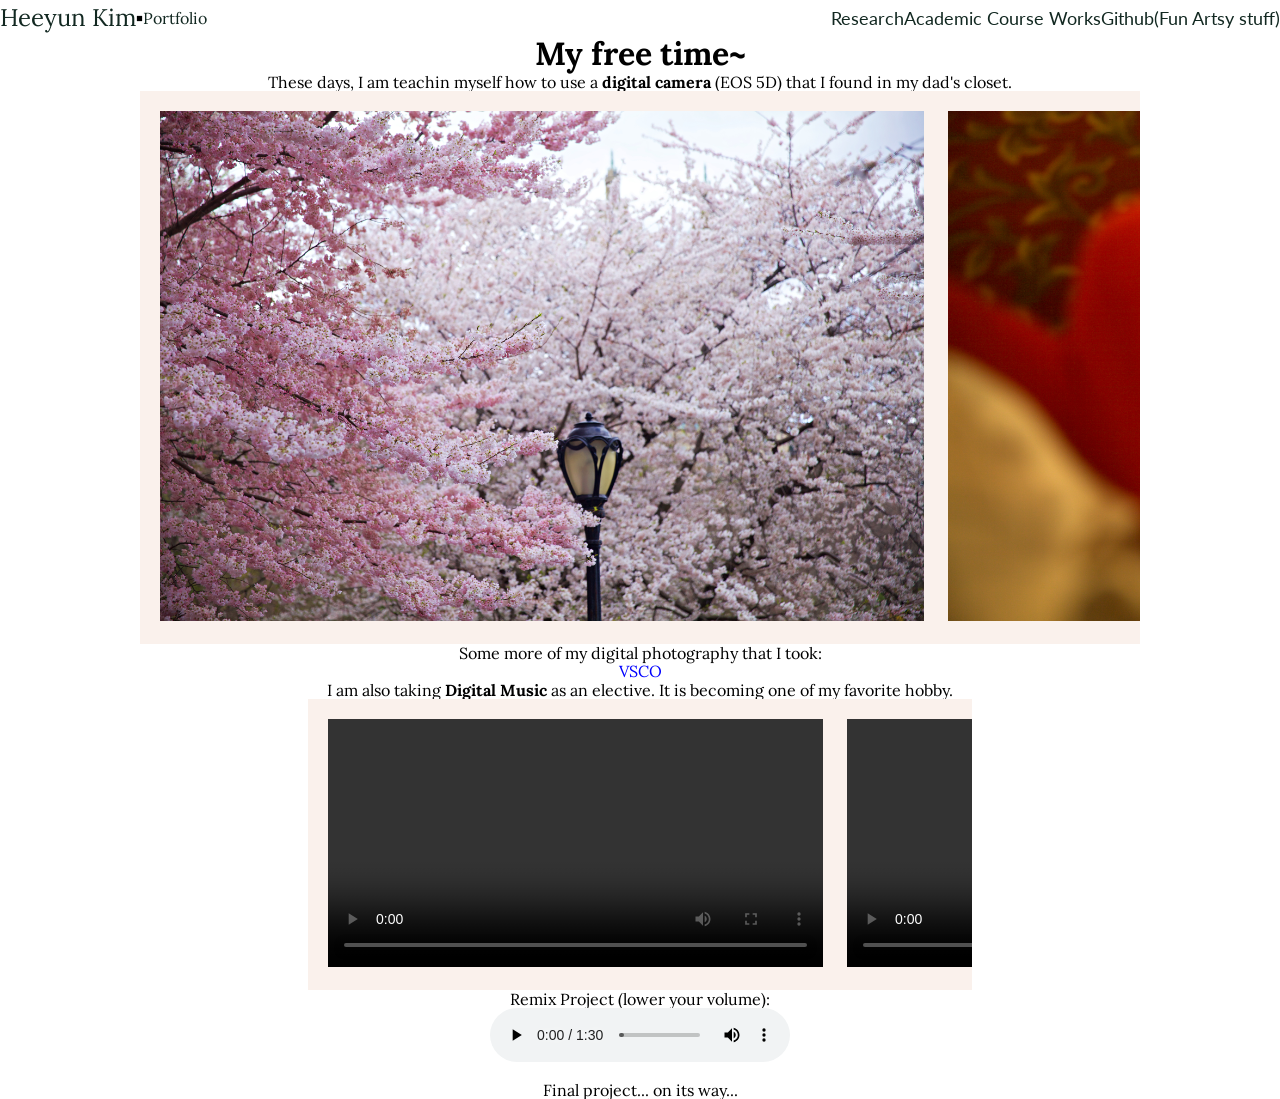
==== fun.html @ 17d94ca7 "fun.html" ====
<!DOCTYPE html>
<html lang="en">

<head>
  <title>Research - Heeyun Kim</title>
  <meta property="og:title" content="Research - Heeyun Kim" />
  <meta name="viewport" content="width=device-width, initial-scale=1.0" />
  <meta charset="utf-8" />
  <meta property="twitter:card" content="summary_large_image" />

  <style data-tag="reset-style-sheet">
    html {
      line-height: 1.15;
    }

    body {
      margin: 0;
    }

    * {
      box-sizing: border-box;
      border-width: 0;
      border-style: solid;
    }

    p,
    li,
    ul,
    pre,
    div,
    h1,
    h2,
    h3,
    h4,
    h5,
    h6,
    figure,
    blockquote,
    figcaption {
      margin: 0;
      padding: 0;
    }

    button {
      background-color: transparent;
    }

    button,
    input,
    optgroup,
    select,
    textarea {
      font-family: inherit;
      font-size: 100%;
      line-height: 1.15;
      margin: 0;
    }

    button,
    select {
      text-transform: none;
    }

    button,
    [type="button"],
    [type="reset"],
    [type="submit"] {
      -webkit-appearance: button;
    }

    button::-moz-focus-inner,
    [type="button"]::-moz-focus-inner,
    [type="reset"]::-moz-focus-inner,
    [type="submit"]::-moz-focus-inner {
      border-style: none;
      padding: 0;
    }

    button:-moz-focus,
    [type="button"]:-moz-focus,
    [type="reset"]:-moz-focus,
    [type="submit"]:-moz-focus {
      outline: 1px dotted ButtonText;
    }

    a {
      color: inherit;
      text-decoration: inherit;
    }

    input {
      padding: 2px 4px;
    }

    img {
      display: block;
    }

    html {
      scroll-behavior: smooth
    }
  </style>
  <style data-tag="default-style-sheet">
    html {
      font-family: Lora;
      font-size: 16px;
    }

    body {
      font-weight: 400;
      font-style: normal;
      text-decoration: none;
      text-transform: none;
      letter-spacing: normal;
      line-height: 1.15;
      color: var(--dl-color-gray-black);
      background: var(--dl-color-gray-white);

      fill: var(--dl-color-gray-black);
    }
  </style>
  <link rel="stylesheet" href="https://unpkg.com/animate.css@4.1.1/animate.css" />
  <link rel="stylesheet"
    href="https://fonts.googleapis.com/css2?family=Lora:ital,wght@0,400;0,500;0,600;0,700;1,400;1,500;1,600;1,700&amp;display=swap"
    data-tag="font" />
  <link rel="stylesheet"
    href="https://fonts.googleapis.com/css2?family=Lato:ital,wght@0,100;0,300;0,400;0,700;0,900;1,100;1,300;1,400;1,700;1,900&amp;display=swap"
    data-tag="font" />
  <link rel="stylesheet" href="https://unpkg.com/@teleporthq/teleport-custom-scripts/dist/style.css" />
  <!--This is the head section-->
  <!-- <style> ... </style> -->
</head>

<body>
  <link rel="stylesheet" href="./style.css" />
  <div>
    <link href="./research.css" rel="stylesheet" />

    <div class="research-container">
      <header class="research-header">
        <header data-thq="thq-navbar" class="research-navbar-interactive">
          <a class="research-branding1" href="index.html">
            <span class="research-text10">Heeyun Kim</span>
            <svg viewBox="0 0 1024 1024" class="research-icon10">
              <path d="M128 128h768v768h-768z"></path>
            </svg>
            <span class="research-text11">Portfolio</span>
          </a>
          <div data-thq="thq-navbar-nav" data-role="Nav" class="research-desktop-menu">
            <nav class="research-links1">

              <button class="research-button2 button">
                <a href="research.html" class="research-navlink2">Research</a>
              </button>
              <button class="research-button3 button">
                <a href="courseworks.html" class="research-navlink2">Academic Course Works</a>
              </button>
              <button class="research-button2 button">
                <a href="https://github.com/heeyunki-mp3" class="home-navlink2">
                    <span>Github</span>
                </a>
            </button>
            <button class="research-button2 button">
              <a href="./fun.html" class="home-navlink2">
                  <span>(Fun Artsy stuff)</span>
              </a>
          </button>
            </nav>
          </div>
          <div data-thq="thq-burger-menu" class="research-burger-menu">
            <img alt="image" src="public/group%202084%5B1%5D.svg" class="research-hamburger" />
          </div>
          <div data-thq="thq-mobile-menu" class="research-mobile-menu">
            <div class="research-top">
              <div class="research-branding2">
                <svg viewBox="0 0 1024 1024" class="research-icon12">
                  <path d="M128 128h768v768h-768z"></path>
                </svg>
              </div>
              <div data-thq="thq-close-menu" class="research-menu-close">
                <svg viewBox="0 0 1024 1024" class="research-icon14">
                  <path
                    d="M810 274l-238 238 238 238-60 60-238-238-238 238-60-60 238-238-238-238 60-60 238 238 238-238z">
                  </path>
                </svg>
              </div>
            </div>
            <nav class="research-links2">
              <a href="./index.html" class="research-button5 button">
                <span>Home</span>
              </a>
              <a href="./research.html" class="research-button6 button">
                <span>Research</span>
              </a>
              <a href="./courseworks.html" class="research-button6 button">
                <span>Course Works</span>
              </a>
              <a href="https://github.com/heeyunki-mp3" class="research-button6 button">
                <span>Github</span>
              </a>
              <a href="./fun.html" class="research-button6 button">
                <span>(Fun Artsy stuff)</span>
              </a>

            </nav>
          </div>
        </header>
      </header>
      <hero7-wrapper class="hero7-wrapper">
        <!--Hero7 component-->
        <div class="thq-section-padding">
          <div class="hero7-max-width thq-section-max-width">
            <div class="hero7-content">
              <h1>
                <fragment class="research-fragment11">
                  <span class="research-text18 thq-heading-1">My free time~</span>
                </fragment>
              </h1>
              <p>
                <fragment class="research-fragment10">
                  <span class="research-text17 thq-body-large">
                    <span class="research-text19 thq-heading-2">
                        These days, I am teachin myself how to use a <b>digital camera</b> (EOS 5D) that I found in my dad's closet. 
                    </span>

                    <div class="scroll-container">
                        <img src="./image/fun/cherry_back2.JPG"/>
                        <img src="./image/fun/IMG_1142.JPG" >
                        <img src="./image/fun/IMG_7361.JPG">
                    </div>
                    Some more of my digital photography that I took: <a class="linklink" href="https://vsco.co/-aromatic-/gallery">VSCO</a>
                  </span>
                </fragment>
              </p>
              <div class="hero7-actions">
                <div class="hero7-container1"></div>
                <div class="hero7-container2"></div>
              </div>
            </div>
          </div>
        </div>
      </hero7-wrapper>
      <features18-wrapper class="features18-wrapper" rootclassname="features18undefined">
        <!--Features18 component-->
        <div class="features18-layout349 thq-section-padding features18root-class-name1" id="honeypot">
            <span class="research-text19 thq-heading-2">
                I am also taking <b>Digital Music</b> as an elective. It is becoming one of my favorite hobby.
            </span>

            <div class="scroll-container">
                <video controls width="500">
                    <source src="./image/fun/max.mp4" type="video/mp4" />
                </video>
                <video controls width="500">
                    <source src="./image/fun/vcv.mp4" type="video/mp4" />
                </video>
               

            </div>
            Remix Project (lower your volume):
            <audio controls>
                <source src="./image/fun/retry.mp3" type="audio/mp3">
                Your browser does not support the audio tag.
            </audio>
            <br>
            Final project... on its way...
        </div>
      </features18-wrapper>
      <!--
      <features18-wrapper-lmkv class="features18-wrapper-lmkv" rootclassname="features18undefined">
        <!-Features18 component--
        <div class="features18-layout3491 thq-section-padding features18root-class-name" id="firewall">
            <span class="research-text19 thq-heading-2">
                I am also taking <b>Digital Music</b> as an elective. It is becoming one of my favorite hobby.
            </span>

            <div class="scroll-container">
                <img src="./image/fun/cherry_back2.JPG"/>
                <img src="./image/fun/IMG_1142.JPG" >
                <img src="./image/fun/IMG_7361.JPG">
            </div>
            Some more of my digital photography that I took: <a class="linklink" href="https://vsco.co/-aromatic-/gallery">VSCO</a>
          </span>
        </div>
      </features18-wrapper-lmkv>
      <features18-wrapper-40j3 class="features18-wrapper-40j3" rootclassname="features18undefined">
        <Features18 component--
        <div class="features18-layout3492 thq-section-padding features18root-class-name2" id="privacy">
          <div class="features18-max-width2 thq-section-max-width">
            <div class="features18-content5">
              <div class="features18-section-title2">
                <span>
                  <fragment class="research-fragment19">
                    <span class="research-text26 thq-body-small">
                      June 2023 - August 2023
                    </span>
                  </fragment>
                </span>
                <div class="features18-content6">
                  <h2>
                    <fragment class="research-fragment18">
                      <span class="research-text25 thq-heading-2">
                        Privacy Budget
                      </span>
                    </fragment>
                  </h2>
                  <p>
                    <fragment class="research-fragment20">
                      <span class="research-text27 thq-body-large">
                        The goal of this research is to perverse privacy budget through a caching layer for linear query
                        workloads over differential private databases. My role was to prototype and evaluate on
                        real-world Citi Bike datasets on Grafana and Tableau show that the solution preserves more
                        budget compared to former cache.
                        <br>
                        <br> The paper regarding this research can be found <a id="other_link"
                        href="https://arxiv.org/pdf/2306.16163">here</a>
                      </span>
                    </fragment>
                  </p>
                </div>
              </div>
            </div>
            <div class="features18-image-container2">
              <img alt="Cybersecurity Solutions Image"
                src="image/citi_bike.png"
                class="thq-img-ratio-16-9" />
            </div>
          </div>
        </div>
      </features18-wrapper-40j3>
    -->

      <script defer="" src="https://unpkg.com/@teleporthq/teleport-custom-scripts"></script>
</body>

</html>
---- research.css ----
.hero7-wrapper {
  display: contents;
}
.hero7-max-width {
  display: flex;
  align-self: center;
  align-items: center;
  justify-content: center;
}
.hero7-content {
  gap: var(--dl-space-space-oneandhalfunits);
  display: flex;
  max-width: 1000px;
  align-self: stretch;
  align-items: center;
  flex-direction: column;
}
.course_title{
  font-size: 16pt;
  padding:20px 0px 10px 0px;
}

.hero7-actioas {
  gap: var(--dl-space-space-unit);
  display: flex;
  align-items: flex-start;
}
.hero7-container1 {
  display: flex;
  align-items: flex-start;
}
.hero7-container2 {
  display: flex;
  align-items: flex-start;
}
.research-fragment10 {
  display: contents;
}
.research-text17 {
  display: inline-block;
  text-align: center;
}
.research-fragment11 {
  display: contents;
}
.research-text18 {
  display: inline-block;
  text-align: center;
}
@media(max-width: 479px) {
  .hero7-actions {
    width: 100%;
    flex-direction: column;
  }
  .hero7-container1 {
    width: 100%;
  }
  .hero7-container2 {
    width: 100%;
  }
}

.features18-wrapper {
  display: contents;
}
.features18-layout349 {
  display: flex;
  overflow: hidden;
  position: relative;
  align-items: center;
  flex-direction: column;
}
.listup{
  padding:10px;
}
.features18-max-width {
  gap: var(--dl-space-space-fiveunits);
  display: flex;
  align-items: center;
}
.features18-content1 {
  gap: var(--dl-space-space-oneandhalfunits);
  flex: 1;
  display: flex;
  align-items: flex-start;
  flex-direction: column;
}
.features18-section-title {
  gap: var(--dl-space-space-oneandhalfunits);
  display: flex;
  align-self: stretch;
  align-items: flex-start;
  flex-direction: column;
}
.features18-content2 {
  display: flex;
  align-self: stretch;
  align-items: flex-start;
  flex-direction: column;
}
.features18-image-container {
  flex: 1;
  display: flex;
  position: relative;
  align-items: center;
}
.research-fragment14 {
  display: contents;
}
.research-text21 {
  display: inline-block;
}
.research-fragment12 {
  display: contents;
}
.research-text19 {
  display: inline-block;
}
.research-fragment13 {
  display: contents;
}
.research-text20 {
  display: inline-block;
}

.features18root-class-name1 {
  background-color: var(--dl-color-theme-secondary2);
}
.features18root-class-name2 {
  background-color: var(--dl-color-theme-secondary2);
}
@media(max-width: 991px) {
  .features18-max-width {
    gap: var(--dl-space-space-twounits);
    flex-direction: column-reverse;
  }
}
@media(max-width: 767px) {
  .features18root-class-name {
    background-color: rgba(217, 217, 217, 0);
  }
}

.features18-wrapper-lmkv {
  display: contents;
}
.features18-layout3491 {
  display: flex;
  overflow: hidden;
  position: relative;
  align-items: center;
  flex-direction: column;
}
.features18-max-width1 {
  gap: var(--dl-space-space-fiveunits);
  display: flex;
  align-items: center;
}
.features18-content3 {
  gap: var(--dl-space-space-oneandhalfunits);
  flex: 1;
  display: flex;
  align-items: flex-start;
  flex-direction: column;
}
.features18-section-title1 {
  gap: var(--dl-space-space-oneandhalfunits);
  display: flex;
  align-self: stretch;
  align-items: flex-start;
  flex-direction: column;
}
.features18-content4 {
  gap: var(--dl-space-space-oneandhalfunits);
  display: flex;
  align-self: stretch;
  align-items: flex-start;
  flex-direction: column;
}
.features18-image-container1 {
  flex: 1;
  display: flex;
  position: relative;
  align-items: center;
}
.research-fragment17 {
  display: contents;
}
.research-text24 {
  display: inline-block;
}
.research-fragment15 {
  display: contents;
}
.research-text22 {
  display: inline-block;
}
.research-fragment16 {
  display: contents;
}
.research-text23 {
  display: inline-block;
}

.features18root-class-name1 {
  background-color: var(--dl-color-theme-secondary2);
}
.features18root-class-name2 {
  background-color: var(--dl-color-theme-secondary2);
}
@media(max-width: 991px) {
  .features18-max-width1 {
    gap: var(--dl-space-space-twounits);
    flex-direction: column-reverse;
  }
}
@media(max-width: 767px) {
  .features18root-class-name {
    background-color: rgba(217, 217, 217, 0);
  }
}

.features18-wrapper-40j3 {
  display: contents;
}
.features18-layout3492 {
  display: flex;
  overflow: hidden;
  position: relative;
  align-items: center;
  flex-direction: column;
}
.features18-max-width2 {
  gap: var(--dl-space-space-fiveunits);
  display: flex;
  align-items: center;
}
.features18-content5 {
  gap: var(--dl-space-space-oneandhalfunits);
  flex: 1;
  display: flex;
  align-items: flex-start;
  flex-direction: column;
}
.features18-section-title2 {
  gap: var(--dl-space-space-oneandhalfunits);
  display: flex;
  align-self: stretch;
  align-items: flex-start;
  flex-direction: column;
}
.features18-content6 {
  gap: var(--dl-space-space-oneandhalfunits);
  display: flex;
  align-self: stretch;
  align-items: flex-start;
  flex-direction: column;
}
.features18-image-container2 {
  flex: 1;
  display: flex;
  position: relative;
  align-items: center;
}
.research-fragment20 {
  display: contents;
}
.research-text27 {
  display: inline-block;
}
.research-fragment18 {
  display: contents;
}
.research-text25 {
  display: inline-block;
}
.research-fragment19 {
  display: contents;
}
.research-text26 {
  display: inline-block;
}

.features18root-class-name1 {
  background-color: var(--dl-color-theme-secondary2);
}
.features18root-class-name2 {
  background-color: var(--dl-color-theme-secondary2);
}
@media(max-width: 991px) {
  .features18-max-width2 {
    gap: var(--dl-space-space-twounits);
    flex-direction: column-reverse;
  }
}
@media(max-width: 767px) {
  .features18root-class-name {
    background-color: rgba(217, 217, 217, 0);
  }
}

.branding-wrapper {
  display: contents;
}
.branding-branding {
  gap: var(--dl-space-space-unit);
  display: flex;
  position: relative;
  align-items: center;
  flex-direction: row;
  justify-content: center;
}
.branding-text1 {
  color: rgb(18, 40, 33);
  font-size: 24px;
  line-height: 36px;
}
.branding-icon1 {
  width: 7px;
  height: 7px;
}
.branding-text2 {
  color: rgb(18, 40, 33);
  font-size: 18px;
  font-family: "Lato";
  line-height: 27px;
}
@media(max-width: 991px) {
  .branding-icon1 {
    display: none;
  }
  .branding-text2 {
    display: none;
  }
}

.footer-wrapper {
  display: contents;
}
.footer-footer {
  width: 100%;
  display: flex;
  position: relative;
  max-width: var(--dl-size-size-maxwidth);
  align-items: flex-start;
  padding-left: var(--dl-space-space-oneandhalfunits);
  margin-bottom: var(--dl-space-space-fourunits);
  padding-right: var(--dl-space-space-oneandhalfunits);
  flex-direction: row;
  justify-content: space-between;
}
.footer-information {
  gap: var(--dl-space-space-fiveunits);
  display: flex;
  align-items: flex-start;
  flex-direction: column;
}
.footer-content {
  gap: var(--dl-space-space-twounits);
  width: 100%;
  display: flex;
  align-items: flex-start;
  flex-direction: column;
}
.footer-header {
  gap: var(--dl-space-space-twounits);
  width: 100%;
  display: flex;
  align-items: flex-start;
  flex-direction: column;
}
.footer-text10 {
  color: rgb(18, 40, 33);
  width: 100%;
  font-size: 18px;
  max-width: 600px;
  font-family: Lato;
  line-height: 27px;
}
.footer-contact-list {
  gap: var(--dl-space-space-oneandhalfunits);
  width: 100%;
  display: flex;
  align-items: flex-start;
  flex-direction: column;
}
.footer-contact1 {
  gap: 11px;
  display: flex;
  align-items: center;
  flex-direction: row;
  justify-content: center;
}
.footer-image1 {
  width: 24px;
  height: 18px;
  object-fit: cover;
}
.footer-text11 {
  color: rgb(18, 40, 33);
  width: 100%;
  font-size: 18px;
  font-family: Lato;
  line-height: 18px;
}
.footer-contact2 {
  gap: 11px;
  display: flex;
  align-items: center;
  flex-direction: row;
  justify-content: center;
}
.footer-image2 {
  width: 18px;
  height: 24px;
  object-fit: cover;
  margin-left: 3px;
  margin-right: 3px;
}
.footer-text12 {
  color: rgb(18, 40, 33);
  width: 100%;
  font-size: 18px;
  font-family: Lato;
  line-height: 18px;
}
.footer-copyright {
  color: rgb(18, 40, 33);
  width: 100%;
  font-size: 14px;
  font-family: Lato;
  line-height: 21px;
}
.footer-links {
  gap: 110px;
  display: flex;
  align-items: flex-start;
  padding-right: 135px;
  flex-direction: row;
}
.footer-column1 {
  width: 100%;
  display: flex;
  align-items: flex-start;
  flex-direction: column;
}
.footer-column2 {
  width: 100%;
  display: flex;
  align-items: flex-start;
  flex-direction: column;
}
@media(max-width: 991px) {
  .footer-footer {
    gap: var(--dl-space-space-threeunits);
    align-items: flex-start;
    padding-left: var(--dl-space-space-oneandhalfunits);
    padding-right: var(--dl-space-space-oneandhalfunits);
    flex-direction: column;
    justify-content: flex-start;
  }
  .footer-content {
    gap: var(--dl-space-space-oneandhalfunits);
  }
  .footer-header {
    gap: var(--dl-space-space-unit);
  }
  .footer-copyright {
    display: none;
  }
  .footer-links {
    gap: var(--dl-space-space-threeunits);
    padding-right: 0px;
    flex-direction: column;
  }
}

.research-container {
  width: 100%;
  display: flex;
  min-height: 100vh;
  align-items: center;
  flex-direction: column;
}
.research-header {
  width: 100%;
  display: flex;
  z-index: 100;
  align-items: center;
  flex-direction: column;
}
.research-navbar-interactive {
  width: 100%;
  display: flex;
  position: relative;
  max-width: 1324px;
  align-items: center;
  padding-top: var(--dl-space-space-threeunits);
  padding-left: var(--dl-space-space-oneandhalfunits);
  padding-right: var(--dl-space-space-oneandhalfunits);
  flex-direction: row;
  padding-bottom: var(--dl-space-space-threeunits);
  justify-content: space-between;
}
.research-branding1 {
  gap: var(--dl-space-space-unit);
  display: flex;
  position: relative;
  align-items: center;
  flex-direction: row;
  justify-content: center;
}
.research-text10 {
  color: rgba(18, 40, 33, 1);
  font-size: 24px;
  line-height: 36px;
}
.research-icon10 {
  width: 7px;
  height: 7px;
}
.research-text11 {
  color: rgb(18, 40, 33);
}
.research-desktop-menu {
  display: flex;
}
.research-links1 {
  gap: var(--dl-space-space-threeunits);
  display: flex;
  position: relative;
  align-items: center;
  flex-direction: row;
  justify-content: center;
}
.research-button1 {
  color: rgb(18, 40, 33);
  font-size: 18px;
  font-family: Lato;
  line-height: 27px;
  padding-top: var(--dl-space-space-halfunit);
  padding-left: 0px;
  border-radius: 0px;
  padding-right: 0px;
  padding-bottom: var(--dl-space-space-halfunit);
  background-color: transparent;
}
.research-navlink1 {
  text-decoration: none;
}
.research-button2 {
  color: rgb(18, 40, 33);
  font-size: 18px;
  font-family: Lato;
  line-height: 27px;
  padding-top: var(--dl-space-space-halfunit);
  padding-left: 0px;
  border-radius: 0px;
  padding-right: 0px;
  padding-bottom: var(--dl-space-space-halfunit);
  background-color: transparent;
}
.research-navlink2 {
  text-decoration: none;
}
.research-button3 {
  color: rgb(18, 40, 33);
  font-size: 18px;
  font-family: Lato;
  line-height: 27px;
  padding-top: var(--dl-space-space-halfunit);
  padding-left: 0px;
  border-radius: 0px;
  padding-right: 0px;
  padding-bottom: var(--dl-space-space-halfunit);
  background-color: transparent;
}
.research-button4 {
  color: rgb(18, 40, 33);
  font-size: 18px;
  font-family: Lato;
  line-height: 27px;
  padding-top: var(--dl-space-space-halfunit);
  border-color: rgba(18, 40, 33, 1);
  padding-left: var(--dl-space-space-threeunits);
  border-radius: 0px;
  padding-right: 0px;
  padding-bottom: var(--dl-space-space-halfunit);
  background-color: transparent;
  border-left-width: 1px;
}
.research-burger-menu {
  display: none;
  align-items: center;
  flex-direction: row;
  justify-content: space-between;
}
.research-hamburger {
  width: 100px;
  object-fit: cover;
}
.research-mobile-menu {
  top: 0px;
  left: 0px;
  width: 100%;
  height: 100vh;
  display: flex;
  z-index: 100;
  position: fixed;
  transform: translateX(100%);
  transition: 0.5s;
  padding-top: var(--dl-space-space-threeunits);
  padding-left: var(--dl-space-space-oneandhalfunits);
  padding-right: var(--dl-space-space-oneandhalfunits);
  flex-direction: column;
  padding-bottom: var(--dl-space-space-threeunits);
  justify-content: flex-start;
  background-color: #fff;
}
.research-top {
  width: 100%;
  display: flex;
  align-items: center;
  margin-bottom: var(--dl-space-space-threeunits);
  justify-content: space-between;
}
.research-branding2 {
  gap: var(--dl-space-space-unit);
  display: flex;
  position: relative;
  align-items: center;
  flex-direction: row;
  justify-content: center;
}
.research-text13 {
  color: rgba(18, 40, 33, 1);
  font-size: 24px;
  line-height: 36px;
}
.research-icon12 {
  width: 7px;
  height: 7px;
}
.research-text14 {
  color: rgba(18, 40, 33, 1);
  font-size: 18px;
  font-family: Lato;
  line-height: 27px;
}
.research-menu-close {
  display: flex;
  align-items: center;
  justify-content: center;
}
.research-icon14 {
  width: 34px;
  height: 34px;
}
.research-links2 {
  gap: var(--dl-space-space-unit);
  display: flex;
  position: relative;
  align-items: flex-start;
  flex-direction: column;
  justify-content: center;
}
.research-button5 {
  color: var(--dl-color-gray-white);
  font-size: 18px;
  font-family: Lato;
  line-height: 27px;
  border-radius: 28px;
  background-color: rgb(18, 40, 33);
}
.research-button6 {
  color: var(--dl-color-gray-white);
  font-size: 18px;
  font-family: Lato;
  line-height: 27px;
  border-radius: 28px;
  background-color: rgb(18, 40, 33);
}
.research-button7 {
  color: var(--dl-color-gray-white);
  font-size: 18px;
  font-family: Lato;
  line-height: 27px;
  border-radius: 28px;
  background-color: rgb(18, 40, 33);
}
.research-social-bar {
  width: 100%;
  display: flex;
  padding: var(--dl-space-space-threeunits);
  margin-top: auto;
  justify-content: flex-start;
}
.research-icon16 {
  width: var(--dl-size-size-xsmall);
  height: var(--dl-size-size-xsmall);
  margin-right: var(--dl-space-space-twounits);
}
.research-icon18 {
  width: var(--dl-size-size-xsmall);
  height: var(--dl-size-size-xsmall);
  margin-right: var(--dl-space-space-twounits);
}
.research-icon20 {
  width: var(--dl-size-size-xsmall);
  height: var(--dl-size-size-xsmall);
  margin-right: var(--dl-space-space-twounits);
}
.research-icon22 {
  width: var(--dl-size-size-xsmall);
  height: var(--dl-size-size-xsmall);
  margin-right: var(--dl-space-space-twounits);
}
.research-icon24 {
  width: var(--dl-size-size-xsmall);
  height: var(--dl-size-size-xsmall);
}
.research-fragment10 {
  display: contents;
}
.research-text17 {
  display: inline-block;
  text-align: center;
}
.research-fragment11 {
  display: contents;
}
.research-text18 {
  display: inline-block;
  text-align: center;
}
.research-fragment12 {
  display: contents;
}
.research-text19 {
  display: inline-block;
}
.research-fragment13 {
  display: contents;
}
.research-text20 {
  display: inline-block;
}
.research-fragment14 {
  display: contents;
}
.research-text21 {
  display: inline-block;
}
.research-fragment15 {
  display: contents;
}
.research-text22 {
  display: inline-block;
}
.research-fragment16 {
  display: contents;
}
.research-text23 {
  display: inline-block;
}
.research-fragment17 {
  display: contents;
}
.research-text24 {
  display: inline-block;
}
.research-fragment18 {
  display: contents;
}
.research-text25 {
  display: inline-block;
}
.research-fragment19 {
  display: contents;
}
.research-text26 {
  display: inline-block;
}
.research-fragment20 {
  display: contents;
}
.research-text27 {
  display: inline-block;
}
@media(max-width: 991px) {
  .research-navbar-interactive {
    padding-left: var(--dl-space-space-oneandhalfunits);
    padding-right: var(--dl-space-space-oneandhalfunits);
  }
  .research-icon10 {
    display: none;
  }
  .research-text11 {
    display: none;
  }
  .research-icon12 {
    display: none;
  }
  .research-text14 {
    display: none;
  }
}
@media(max-width: 767px) {
  .research-desktop-menu {
    display: none;
  }
  .research-burger-menu {
    width: 40px;
    height: 40px;
    display: flex;
    aspect-ratio: 1;
    border-radius: var(--dl-radius-radius-round);
    justify-content: center;
    background-color: #E6F9E0;
  }
  .research-hamburger {
    width: 16px;
    height: 8px;
  }
  .research-button5 {
    color: rgb(18, 40, 33);
    padding-left: 0px;
    background-color: transparent;
  }
  .research-button6 {
    color: rgb(18, 40, 33);
    padding-left: 0px;
    background-color: transparent;
  }
  .research-button7 {
    color: rgb(18, 40, 33);
    padding-left: 0px;
    background-color: transparent;
  }
  .research-social-bar {
    padding-left: var(--dl-space-space-twounits);
    padding-right: var(--dl-space-space-twounits);
  }
}
@media(max-width: 479px) {
  .research-text10 {
    color: rgb(18, 40, 33);
    font-size: 24px;
    line-height: 36px;
  }
  .research-social-bar {
    padding-top: var(--dl-space-space-twounits);
    padding-left: var(--dl-space-space-unit);
    padding-right: var(--dl-space-space-unit);
    padding-bottom: var(--dl-space-space-twounits);
  }
}

#other_link{
  color: blue;
  text-decoration: underline;
}
.linklink {
  color: blue;
}

div.scroll-container {
  background-color: #faf1ec;
  overflow: auto;
  white-space: nowrap;
  padding: 10px;

}

div.scroll-container img {
  padding: 10px;
  display:inline;
  width:80%;
}
div.scroll-container video {
  padding: 10px;
  display:inline;
  width:80%;
}
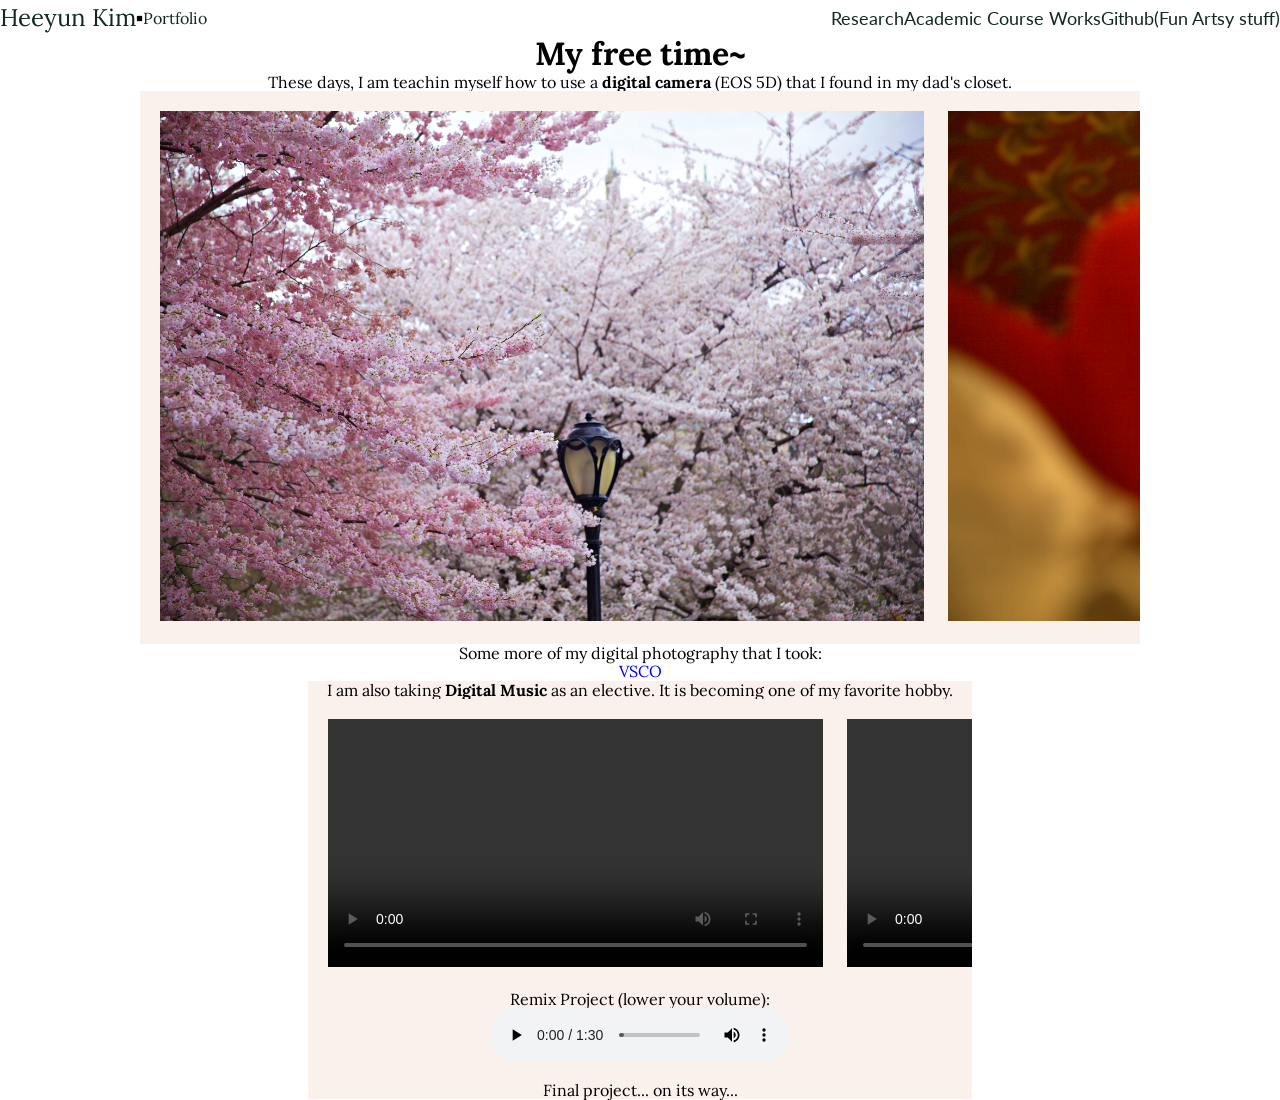
==== commit 85efd73a: "slight change" ====
--- a/fun.html
+++ b/fun.html
@@ -2,8 +2,8 @@
 <html lang="en">
 
 <head>
-  <title>Research - Heeyun Kim</title>
-  <meta property="og:title" content="Research - Heeyun Kim" />
+  <title>Fun Stuff - Heeyun Kim</title>
+  <meta property="og:title" content="Fun Stuff - Heeyun Kim" />
   <meta name="viewport" content="width=device-width, initial-scale=1.0" />
   <meta charset="utf-8" />
   <meta property="twitter:card" content="summary_large_image" />
@@ -240,31 +240,52 @@
           </div>
         </div>
       </hero7-wrapper>
+      <hero7-wrapper class="hero7-wrapper hihi" >
+        <!--Hero7 component-->
+        <div class="thq-section-padding hihi">
+          <div class="hero7-max-width thq-section-max-width">
+            <div class="hero7-content">
+              
+              <p>
+                <fragment class="research-fragment10">
+                  <span class="research-text17 thq-body-large">
+
+                      <span class="research-text19 thq-heading-2">
+                          I am also taking <b>Digital Music</b> as an elective. It is becoming one of my favorite hobby.
+                      </span>
+          
+                      <div class="scroll-container">
+                          <video controls width="500">
+                              <source src="./image/fun/max.mp4" type="video/mp4" />
+                          </video>
+                          <video controls width="500">
+                              <source src="./image/fun/vcv.mp4" type="video/mp4" />
+                          </video>
+                         
+          
+                      </div>
+                      Remix Project (lower your volume):
+                      <audio controls>
+                          <source src="./image/fun/retry.mp3" type="audio/mp3">
+                          Your browser does not support the audio tag.
+                      </audio>
+                      <br>
+                      Final project... on its way...
+
+                </fragment>
+              </p>
+              <div class="hero7-actions">
+                <div class="hero7-container1"></div>
+                <div class="hero7-container2"></div>
+              </div>
+            </div>
+          </div>
+        </div>
+      </hero7-wrapper>
+      
       <features18-wrapper class="features18-wrapper" rootclassname="features18undefined">
         <!--Features18 component-->
-        <div class="features18-layout349 thq-section-padding features18root-class-name1" id="honeypot">
-            <span class="research-text19 thq-heading-2">
-                I am also taking <b>Digital Music</b> as an elective. It is becoming one of my favorite hobby.
-            </span>
-
-            <div class="scroll-container">
-                <video controls width="500">
-                    <source src="./image/fun/max.mp4" type="video/mp4" />
-                </video>
-                <video controls width="500">
-                    <source src="./image/fun/vcv.mp4" type="video/mp4" />
-                </video>
-               
-
-            </div>
-            Remix Project (lower your volume):
-            <audio controls>
-                <source src="./image/fun/retry.mp3" type="audio/mp3">
-                Your browser does not support the audio tag.
-            </audio>
-            <br>
-            Final project... on its way...
-        </div>
+       
       </features18-wrapper>
       <!--
       <features18-wrapper-lmkv class="features18-wrapper-lmkv" rootclassname="features18undefined">
--- a/research.css
+++ b/research.css
@@ -881,4 +881,8 @@
   padding: 10px;
   display:inline;
   width:80%;
+}
+.hihi{
+    background-color: #faf1ec;
+
 }
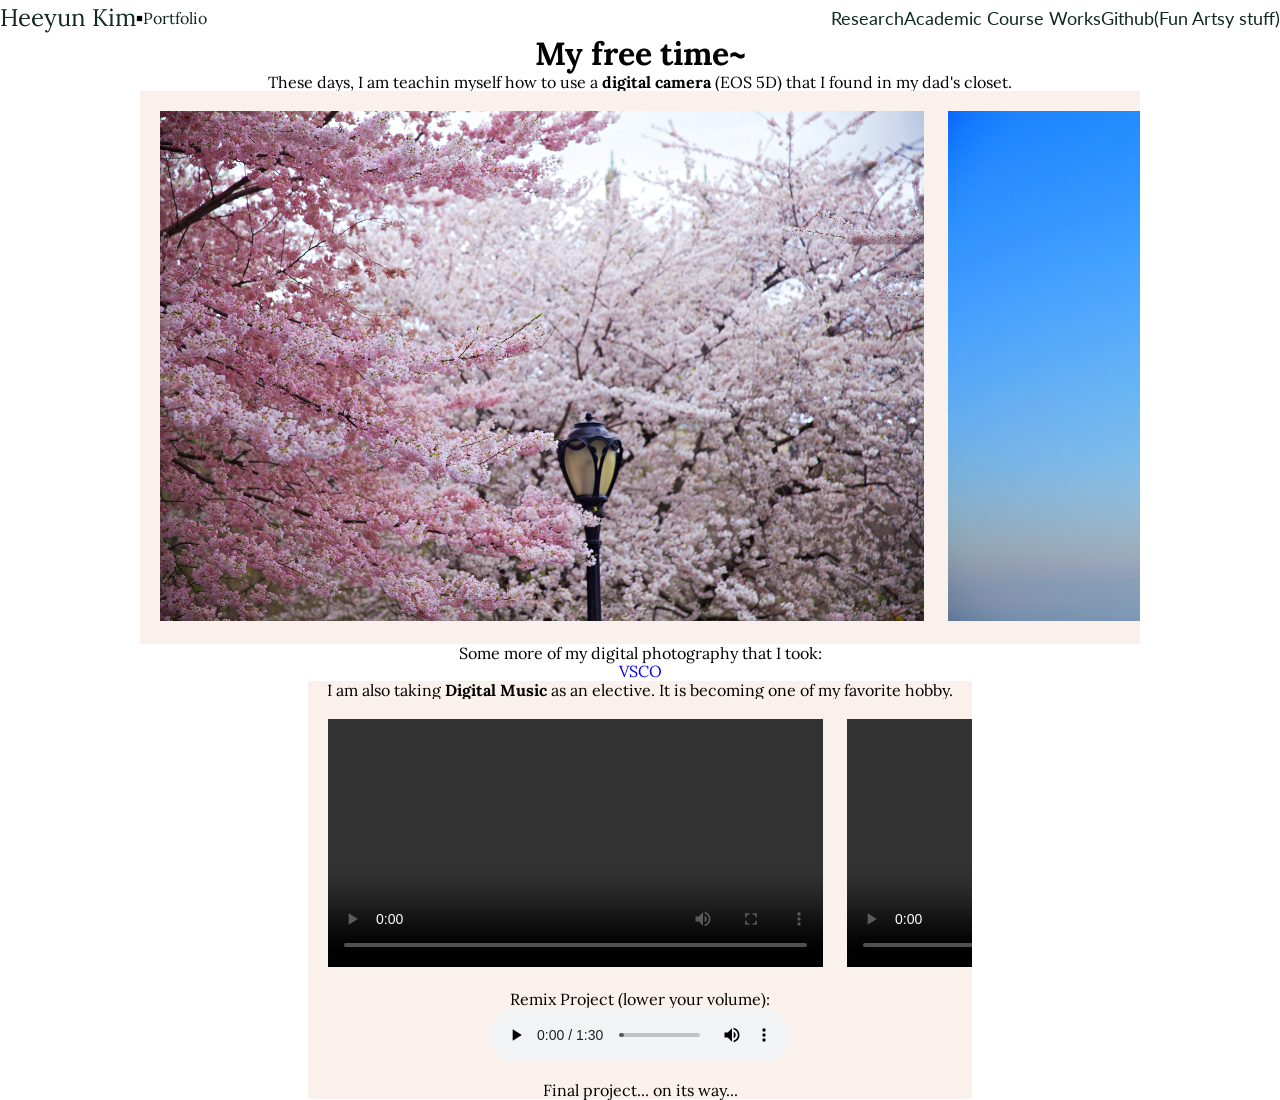
==== commit a3b30bd8: "balloon" ====
--- a/fun.html
+++ b/fun.html
@@ -225,8 +225,11 @@
 
                     <div class="scroll-container">
                         <img src="./image/fun/cherry_back2.JPG"/>
+                        <img src="./image/fun/IMG_0761.JPG">
+
                         <img src="./image/fun/IMG_1142.JPG" >
                         <img src="./image/fun/IMG_7361.JPG">
+
                     </div>
                     Some more of my digital photography that I took: <a class="linklink" href="https://vsco.co/-aromatic-/gallery">VSCO</a>
                   </span>
